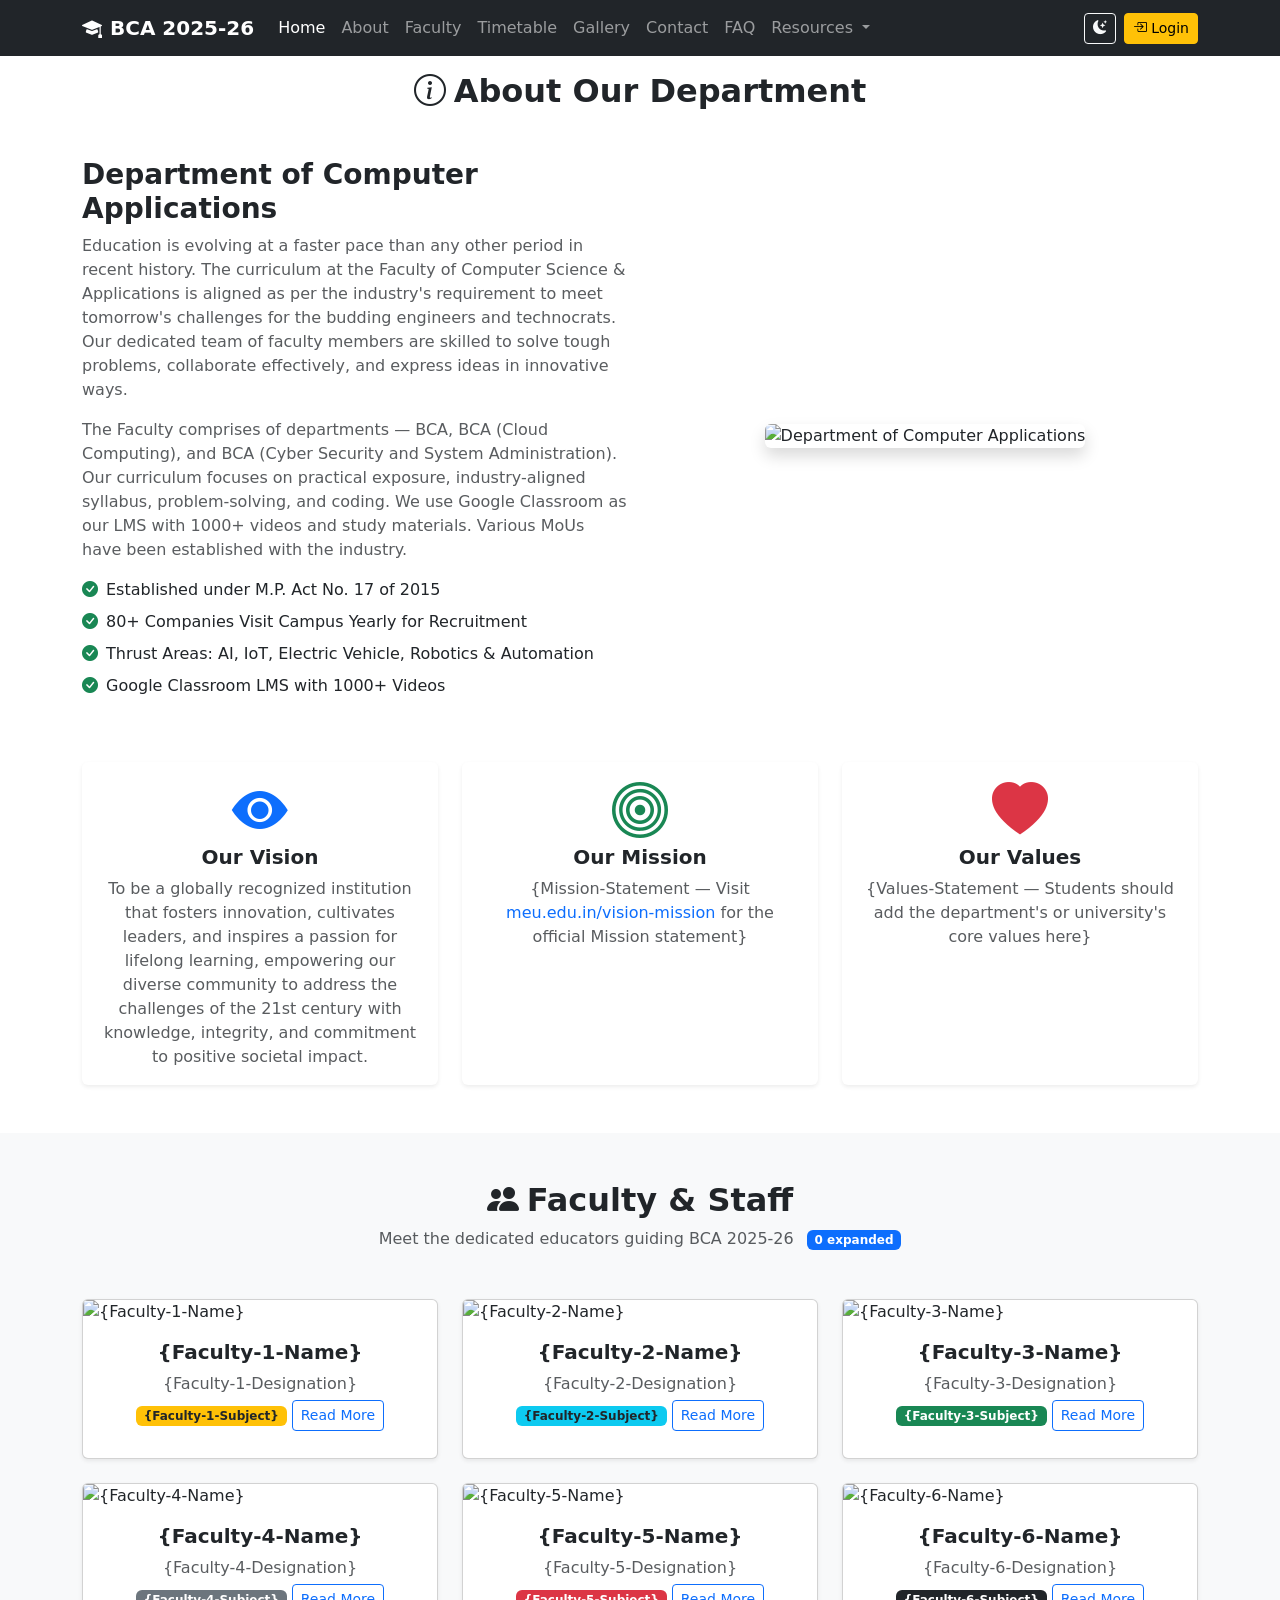
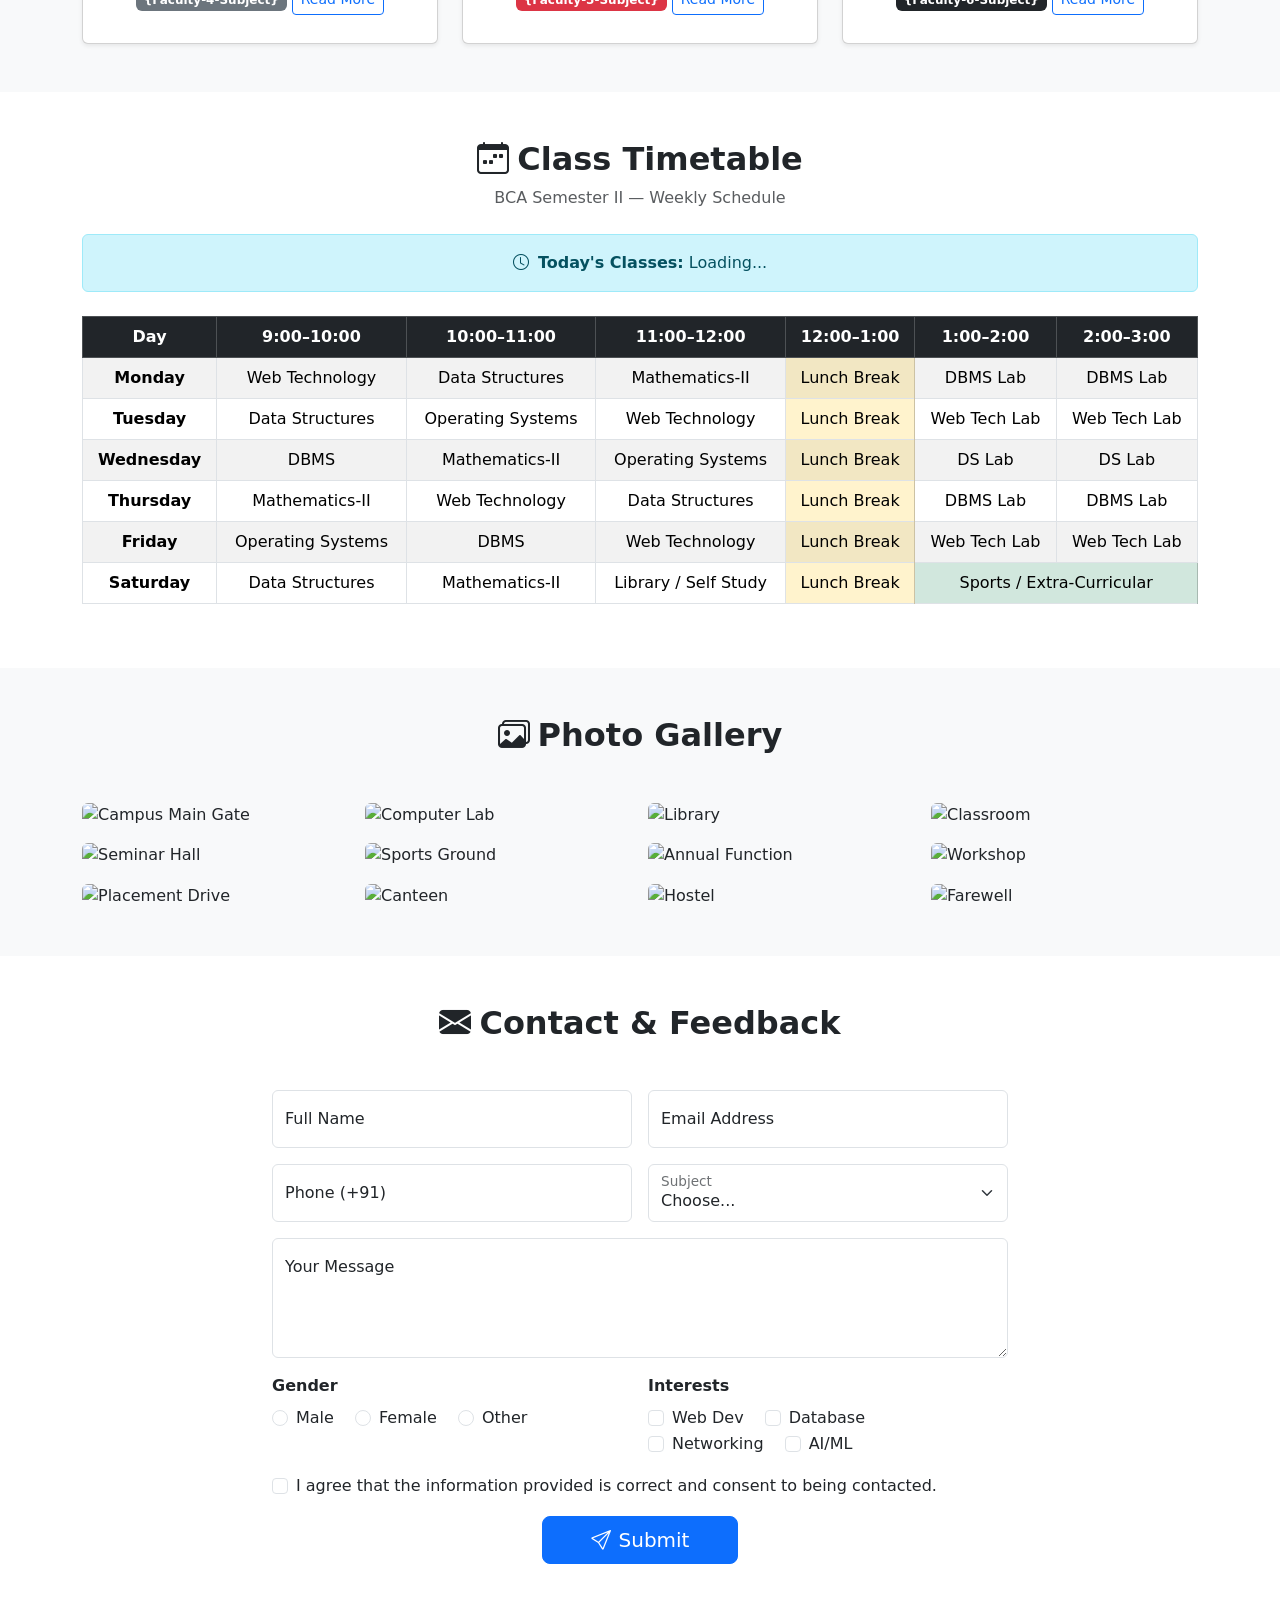
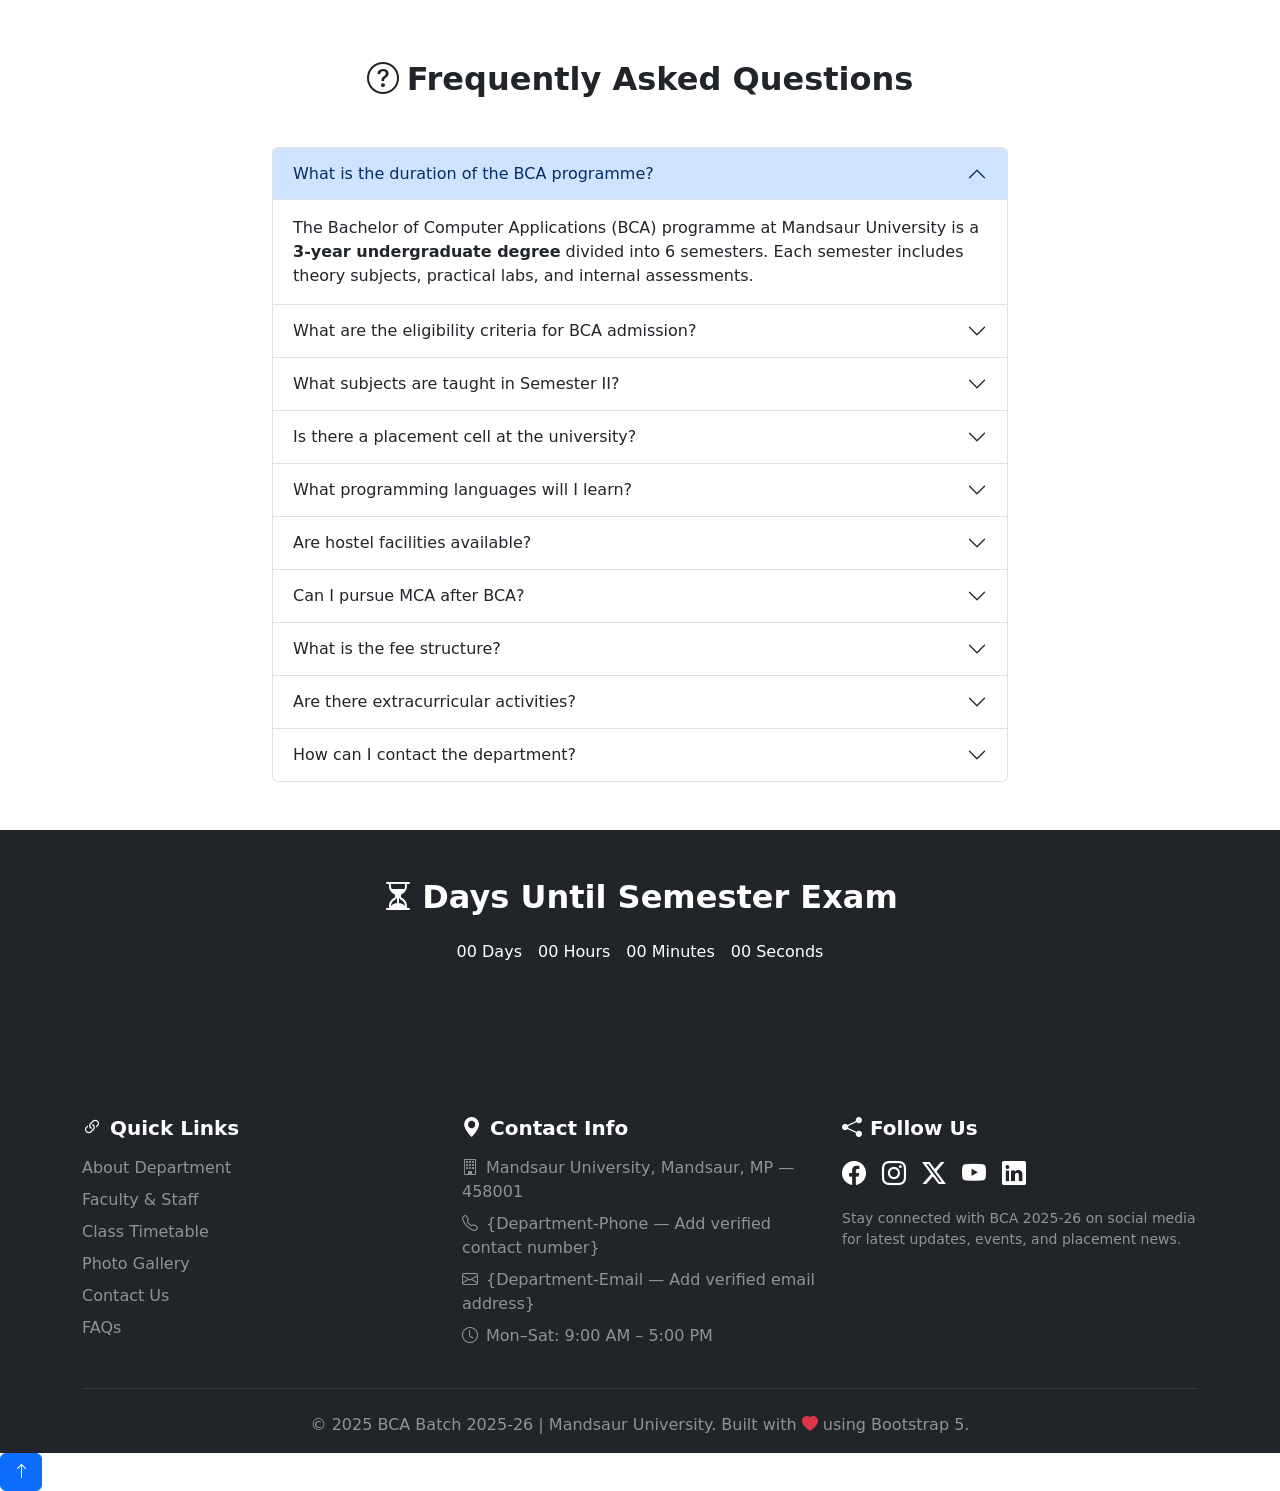
==== 5-Crash-Course/website/index.html @ e8ce299d "fix(5): replace dummy data with real content and placeholders - Replace fabricated faculty names/bio" ====
<!DOCTYPE html>
<!--
  ⚠️ STUDENT PROJECT TEMPLATE — NOT AN OFFICIAL UNIVERSITY WEBSITE
  This is a reference website for the BCA 2025-26 Bootstrap + JavaScript Crash Course.
  Content marked with {Placeholder} must be replaced with real data by students.
  Faculty names, photos, fees, and contact details are placeholders.
  Official website: https://meu.edu.in
-->
<html lang="en">
<head>
  <meta charset="UTF-8">
  <meta name="viewport" content="width=device-width, initial-scale=1.0">
  <title>BCA Batch 2025-26 — Our Class Website</title>

  <!-- Google Fonts -->
  <link rel="preconnect" href="https://fonts.googleapis.com">
  <link rel="preconnect" href="https://fonts.gstatic.com" crossorigin>
  <link href="https://fonts.googleapis.com/css2?family=Open+Sans:wght@400;600&family=Poppins:wght@400;600;700&display=swap" rel="stylesheet">

  <!-- Bootstrap 5.3.2 CSS -->
  <link href="https://cdn.jsdelivr.net/npm/bootstrap@5.3.2/dist/css/bootstrap.min.css" rel="stylesheet">

  <!-- Bootstrap Icons -->
  <link href="https://cdn.jsdelivr.net/npm/bootstrap-icons@1.11.1/font/bootstrap-icons.css" rel="stylesheet">

  <!-- Custom CSS (after Bootstrap) -->
  <link href="css/custom.css" rel="stylesheet">
</head>
<body>

  <!-- ============================================
       NAVBAR
       ============================================ -->
  <nav class="navbar navbar-expand-lg navbar-dark bg-dark fixed-top" id="mainNav">
    <div class="container">
      <a class="navbar-brand fw-bold" href="#">
        <i class="bi bi-mortarboard-fill me-2"></i>BCA 2025-26
      </a>
      <button class="navbar-toggler" type="button" data-bs-toggle="collapse" data-bs-target="#navbarContent"
        aria-controls="navbarContent" aria-expanded="false" aria-label="Toggle navigation">
        <span class="navbar-toggler-icon"></span>
      </button>

      <div class="collapse navbar-collapse" id="navbarContent">
        <ul class="navbar-nav me-auto mb-2 mb-lg-0">
          <li class="nav-item">
            <a class="nav-link active" href="#hero">Home</a>
          </li>
          <li class="nav-item">
            <a class="nav-link" href="#about">About</a>
          </li>
          <li class="nav-item">
            <a class="nav-link" href="#faculty">Faculty</a>
          </li>
          <li class="nav-item">
            <a class="nav-link" href="#timetable">Timetable</a>
          </li>
          <li class="nav-item">
            <a class="nav-link" href="#gallery">Gallery</a>
          </li>
          <li class="nav-item">
            <a class="nav-link" href="#contact">Contact</a>
          </li>
          <li class="nav-item">
            <a class="nav-link" href="#faq">FAQ</a>
          </li>
          <li class="nav-item dropdown">
            <a class="nav-link dropdown-toggle" href="#" role="button" data-bs-toggle="dropdown" aria-expanded="false">
              Resources
            </a>
            <ul class="dropdown-menu dropdown-menu-dark">
              <li><a class="dropdown-item" href="#">Syllabus PDF</a></li>
              <li><a class="dropdown-item" href="#">Previous Year Papers</a></li>
              <li><a class="dropdown-item" href="#">Study Material</a></li>
              <li><hr class="dropdown-divider"></li>
              <li><a class="dropdown-item" href="#">University Portal</a></li>
            </ul>
          </li>
        </ul>

        <div class="d-flex align-items-center gap-2">
          <!-- Dark Mode Toggle -->
          <button class="btn btn-outline-light btn-sm" id="darkModeToggle" title="Toggle Dark Mode"
            data-bs-toggle="tooltip" data-bs-placement="bottom">
            <i class="bi bi-moon-stars-fill"></i>
          </button>

          <!-- Login Button -->
          <button class="btn btn-warning btn-sm" id="loginBtn" data-bs-toggle="modal" data-bs-target="#loginModal">
            <i class="bi bi-box-arrow-in-right me-1"></i>Login
          </button>

          <!-- Logged-in User (hidden by default) -->
          <div class="d-none" id="userInfo">
            <span class="text-light me-2" id="userName"></span>
            <button class="btn btn-outline-danger btn-sm" id="logoutBtn">
              <i class="bi bi-box-arrow-right me-1"></i>Logout
            </button>
          </div>
        </div>
      </div>
    </div>
  </nav>

  <main>
    <!-- ============================================
         HERO SECTION — Bootstrap Carousel
         ============================================ -->
    <section id="hero">
      <div id="heroCarousel" class="carousel slide" data-bs-ride="carousel">
        <!-- Indicators -->
        <div class="carousel-indicators">
          <button type="button" data-bs-target="#heroCarousel" data-bs-slide-to="0" class="active"
            aria-current="true" aria-label="Slide 1"></button>
          <button type="button" data-bs-target="#heroCarousel" data-bs-slide-to="1" aria-label="Slide 2"></button>
          <button type="button" data-bs-target="#heroCarousel" data-bs-slide-to="2" aria-label="Slide 3"></button>
        </div>

        <!-- Slides -->
        <div class="carousel-inner">
          <div class="carousel-item active">
            <img src="https://placehold.co/1200x500/1a3c5e/ffffff?text=Campus+View+%E2%80%94+Add+Your+Photo" class="d-block w-100" alt="Campus View">
            <div class="carousel-caption">
              <h1 class="display-4 fw-bold">Welcome to BCA 2025-26</h1>
              <p class="lead">Mandsaur University — Department of Computer Applications</p>
              <a href="#about" class="btn btn-warning btn-lg mt-2">Explore Our Department</a>
            </div>
          </div>
          <div class="carousel-item">
            <img src="https://placehold.co/1200x500/2e5e3a/ffffff?text=Computer+Lab+%E2%80%94+Add+Your+Photo" class="d-block w-100" alt="Computer Lab">
            <div class="carousel-caption">
              <h1 class="display-4 fw-bold">State-of-the-Art Labs</h1>
              <p class="lead">Modern computer labs equipped with the latest technology</p>
              <a href="#gallery" class="btn btn-warning btn-lg mt-2">View Gallery</a>
            </div>
          </div>
          <div class="carousel-item">
            <img src="https://placehold.co/1200x500/5e3a1a/ffffff?text=Students+%E2%80%94+Add+Your+Photo" class="d-block w-100" alt="Students">
            <div class="carousel-caption">
              <h1 class="display-4 fw-bold">Shape Your Future</h1>
              <p class="lead">Learn from industry experts and build real-world skills</p>
              <a href="#contact" class="btn btn-warning btn-lg mt-2">Get in Touch</a>
            </div>
          </div>
        </div>

        <!-- Controls -->
        <button class="carousel-control-prev" type="button" data-bs-target="#heroCarousel" data-bs-slide="prev">
          <span class="carousel-control-prev-icon" aria-hidden="true"></span>
          <span class="visually-hidden">Previous</span>
        </button>
        <button class="carousel-control-next" type="button" data-bs-target="#heroCarousel" data-bs-slide="next">
          <span class="carousel-control-next-icon" aria-hidden="true"></span>
          <span class="visually-hidden">Next</span>
        </button>
      </div>
    </section>

    <!-- ============================================
         ABOUT OUR DEPARTMENT
         ============================================ -->
    <section id="about" class="py-5">
      <div class="container">
        <h2 class="text-center fw-bold mb-5">
          <i class="bi bi-info-circle me-2"></i>About Our Department
        </h2>

        <!-- Two-column layout -->
        <div class="row align-items-center mb-5">
          <div class="col-lg-6 mb-4 mb-lg-0">
            <h3 class="fw-bold">Department of Computer Applications</h3>
            <p class="text-muted">
              Education is evolving at a faster pace than any other period in recent history. The curriculum at the
              Faculty of Computer Science &amp; Applications is aligned as per the industry's requirement to meet
              tomorrow's challenges for the budding engineers and technocrats. Our dedicated team of faculty members
              are skilled to solve tough problems, collaborate effectively, and express ideas in innovative ways.
            </p>
            <p class="text-muted">
              The Faculty comprises of departments — BCA, BCA (Cloud Computing), and BCA (Cyber Security and
              System Administration). Our curriculum focuses on practical exposure, industry-aligned syllabus,
              problem-solving, and coding. We use Google Classroom as our LMS with 1000+ videos and study
              materials. Various MoUs have been established with the industry.
            </p>
            <ul class="list-unstyled">
              <li class="mb-2"><i class="bi bi-check-circle-fill text-success me-2"></i>Established under M.P. Act No. 17 of 2015</li>
              <li class="mb-2"><i class="bi bi-check-circle-fill text-success me-2"></i>80+ Companies Visit Campus Yearly for Recruitment</li>
              <li class="mb-2"><i class="bi bi-check-circle-fill text-success me-2"></i>Thrust Areas: AI, IoT, Electric Vehicle, Robotics &amp; Automation</li>
              <li class="mb-2"><i class="bi bi-check-circle-fill text-success me-2"></i>Google Classroom LMS with 1000+ Videos</li>
            </ul>
          </div>
          <div class="col-lg-6 text-center">
            <img src="https://placehold.co/500x350/1a3c5e/ffffff?text=Department+Building+%E2%80%94+Add+Photo" class="img-fluid rounded shadow"
              alt="Department of Computer Applications">
          </div>
        </div>

        <!-- Info Cards: Vision, Mission, Values -->
        <div class="row row-cols-1 row-cols-md-3 g-4">
          <div class="col">
            <article class="card h-100 text-center border-0 shadow-sm info-card">
              <div class="card-body">
                <i class="bi bi-eye-fill display-4 text-primary mb-3"></i>
                <h5 class="card-title fw-bold">Our Vision</h5>
                <p class="card-text text-muted">
                  To be a globally recognized institution that fosters innovation, cultivates leaders,
                  and inspires a passion for lifelong learning, empowering our diverse community to
                  address the challenges of the 21st century with knowledge, integrity, and commitment
                  to positive societal impact.
                </p>
              </div>
            </article>
          </div>
          <div class="col">
            <article class="card h-100 text-center border-0 shadow-sm info-card">
              <div class="card-body">
                <i class="bi bi-bullseye display-4 text-success mb-3"></i>
                <h5 class="card-title fw-bold">Our Mission</h5>
                <p class="card-text text-muted">
                  {Mission-Statement — Visit <a href="https://meu.edu.in/vision-mission/" target="_blank" class="text-decoration-none">meu.edu.in/vision-mission</a> for the official Mission statement}
                </p>
              </div>
            </article>
          </div>
          <div class="col">
            <article class="card h-100 text-center border-0 shadow-sm info-card">
              <div class="card-body">
                <i class="bi bi-heart-fill display-4 text-danger mb-3"></i>
                <h5 class="card-title fw-bold">Our Values</h5>
                <p class="card-text text-muted">
                  {Values-Statement — Students should add the department's or university's core values here}
                </p>
              </div>
            </article>
          </div>
        </div>
      </div>
    </section>

    <!-- ============================================
         FACULTY & STAFF
         ============================================ -->
    <section id="faculty" class="py-5 bg-light">
      <div class="container">
        <h2 class="text-center fw-bold mb-2">
          <i class="bi bi-people-fill me-2"></i>Faculty &amp; Staff
        </h2>
        <p class="text-center text-muted mb-5">
          Meet the dedicated educators guiding BCA 2025-26
          <span class="badge bg-primary ms-2" id="expandedCount" data-bs-toggle="tooltip"
            title="Faculty bios expanded">0 expanded</span>
        </p>

        <!-- 
          ⚠️ PLACEHOLDER FACULTY CARDS
          Students: Replace {Faculty-N-Name}, {Faculty-N-Designation}, {Faculty-N-Subject},
          and {Faculty-N-Bio} with real faculty details from your department.
          Visit https://meu.edu.in/faculty-of-computer-science-and-application/ for reference.
        -->
        <div class="row row-cols-1 row-cols-md-2 row-cols-lg-3 g-4">
          <!-- Faculty 1 -->
          <div class="col">
            <article class="card h-100 faculty-card shadow-sm">
              <img src="https://placehold.co/400x300/dee2e6/495057?text=Faculty+1+Photo" class="card-img-top" alt="{Faculty-1-Name}">
              <div class="card-body text-center">
                <h5 class="card-title fw-bold">{Faculty-1-Name}</h5>
                <p class="text-muted mb-1">{Faculty-1-Designation}</p>
                <span class="badge bg-warning text-dark mb-3" data-bs-toggle="tooltip"
                  title="{Faculty-1-Subject}">{Faculty-1-Subject}</span>
                <p class="faculty-detail d-none">
                  {Faculty-1-Bio — Add a brief professional biography of the faculty member here.
                  Include their qualifications, experience, and areas of expertise.}
                </p>
                <button class="btn btn-outline-primary btn-sm read-more-btn">Read More</button>
              </div>
            </article>
          </div>

          <!-- Faculty 2 -->
          <div class="col">
            <article class="card h-100 faculty-card shadow-sm">
              <img src="https://placehold.co/400x300/dee2e6/495057?text=Faculty+2+Photo" class="card-img-top" alt="{Faculty-2-Name}">
              <div class="card-body text-center">
                <h5 class="card-title fw-bold">{Faculty-2-Name}</h5>
                <p class="text-muted mb-1">{Faculty-2-Designation}</p>
                <span class="badge bg-info text-dark mb-3" data-bs-toggle="tooltip"
                  title="{Faculty-2-Subject}">{Faculty-2-Subject}</span>
                <p class="faculty-detail d-none">
                  {Faculty-2-Bio — Add a brief professional biography of the faculty member here.
                  Include their qualifications, experience, and areas of expertise.}
                </p>
                <button class="btn btn-outline-primary btn-sm read-more-btn">Read More</button>
              </div>
            </article>
          </div>

          <!-- Faculty 3 -->
          <div class="col">
            <article class="card h-100 faculty-card shadow-sm">
              <img src="https://placehold.co/400x300/dee2e6/495057?text=Faculty+3+Photo" class="card-img-top" alt="{Faculty-3-Name}">
              <div class="card-body text-center">
                <h5 class="card-title fw-bold">{Faculty-3-Name}</h5>
                <p class="text-muted mb-1">{Faculty-3-Designation}</p>
                <span class="badge bg-success mb-3" data-bs-toggle="tooltip"
                  title="{Faculty-3-Subject}">{Faculty-3-Subject}</span>
                <p class="faculty-detail d-none">
                  {Faculty-3-Bio — Add a brief professional biography of the faculty member here.
                  Include their qualifications, experience, and areas of expertise.}
                </p>
                <button class="btn btn-outline-primary btn-sm read-more-btn">Read More</button>
              </div>
            </article>
          </div>

          <!-- Faculty 4 -->
          <div class="col">
            <article class="card h-100 faculty-card shadow-sm">
              <img src="https://placehold.co/400x300/dee2e6/495057?text=Faculty+4+Photo" class="card-img-top" alt="{Faculty-4-Name}">
              <div class="card-body text-center">
                <h5 class="card-title fw-bold">{Faculty-4-Name}</h5>
                <p class="text-muted mb-1">{Faculty-4-Designation}</p>
                <span class="badge bg-secondary mb-3" data-bs-toggle="tooltip"
                  title="{Faculty-4-Subject}">{Faculty-4-Subject}</span>
                <p class="faculty-detail d-none">
                  {Faculty-4-Bio — Add a brief professional biography of the faculty member here.
                  Include their qualifications, experience, and areas of expertise.}
                </p>
                <button class="btn btn-outline-primary btn-sm read-more-btn">Read More</button>
              </div>
            </article>
          </div>

          <!-- Faculty 5 -->
          <div class="col">
            <article class="card h-100 faculty-card shadow-sm">
              <img src="https://placehold.co/400x300/dee2e6/495057?text=Faculty+5+Photo" class="card-img-top" alt="{Faculty-5-Name}">
              <div class="card-body text-center">
                <h5 class="card-title fw-bold">{Faculty-5-Name}</h5>
                <p class="text-muted mb-1">{Faculty-5-Designation}</p>
                <span class="badge bg-danger mb-3" data-bs-toggle="tooltip"
                  title="{Faculty-5-Subject}">{Faculty-5-Subject}</span>
                <p class="faculty-detail d-none">
                  {Faculty-5-Bio — Add a brief professional biography of the faculty member here.
                  Include their qualifications, experience, and areas of expertise.}
                </p>
                <button class="btn btn-outline-primary btn-sm read-more-btn">Read More</button>
              </div>
            </article>
          </div>

          <!-- Faculty 6 -->
          <div class="col">
            <article class="card h-100 faculty-card shadow-sm">
              <img src="https://placehold.co/400x300/dee2e6/495057?text=Faculty+6+Photo" class="card-img-top" alt="{Faculty-6-Name}">
              <div class="card-body text-center">
                <h5 class="card-title fw-bold">{Faculty-6-Name}</h5>
                <p class="text-muted mb-1">{Faculty-6-Designation}</p>
                <span class="badge bg-dark mb-3" data-bs-toggle="tooltip"
                  title="{Faculty-6-Subject}">{Faculty-6-Subject}</span>
                <p class="faculty-detail d-none">
                  {Faculty-6-Bio — Add a brief professional biography of the faculty member here.
                  Include their qualifications, experience, and areas of expertise.}
                </p>
                <button class="btn btn-outline-primary btn-sm read-more-btn">Read More</button>
              </div>
            </article>
          </div>
        </div>
      </div>
    </section>

    <!-- ============================================
         CLASS TIMETABLE
         ============================================ -->
    <section id="timetable" class="py-5">
      <div class="container">
        <h2 class="text-center fw-bold mb-2">
          <i class="bi bi-calendar-week me-2"></i>Class Timetable
        </h2>
        <p class="text-center text-muted mb-4">BCA Semester II — Weekly Schedule</p>

        <!-- Today's Classes Summary -->
        <div class="alert alert-info text-center mb-4" id="todayClasses">
          <i class="bi bi-clock me-1"></i> <strong>Today's Classes:</strong>
          <span id="todaySummary">Loading...</span>
        </div>

        <div class="table-responsive">
          <table class="table table-striped table-hover table-bordered text-center align-middle">
            <thead class="table-dark">
              <tr>
                <th>Day</th>
                <th>9:00–10:00</th>
                <th>10:00–11:00</th>
                <th>11:00–12:00</th>
                <th>12:00–1:00</th>
                <th>1:00–2:00</th>
                <th>2:00–3:00</th>
              </tr>
            </thead>
            <tbody>
              <tr data-day="Monday">
                <td class="fw-bold">Monday</td>
                <td>Web Technology</td>
                <td>Data Structures</td>
                <td>Mathematics-II</td>
                <td class="table-warning">Lunch Break</td>
                <td>DBMS Lab</td>
                <td>DBMS Lab</td>
              </tr>
              <tr data-day="Tuesday">
                <td class="fw-bold">Tuesday</td>
                <td>Data Structures</td>
                <td>Operating Systems</td>
                <td>Web Technology</td>
                <td class="table-warning">Lunch Break</td>
                <td>Web Tech Lab</td>
                <td>Web Tech Lab</td>
              </tr>
              <tr data-day="Wednesday">
                <td class="fw-bold">Wednesday</td>
                <td>DBMS</td>
                <td>Mathematics-II</td>
                <td>Operating Systems</td>
                <td class="table-warning">Lunch Break</td>
                <td>DS Lab</td>
                <td>DS Lab</td>
              </tr>
              <tr data-day="Thursday">
                <td class="fw-bold">Thursday</td>
                <td>Mathematics-II</td>
                <td>Web Technology</td>
                <td>Data Structures</td>
                <td class="table-warning">Lunch Break</td>
                <td>DBMS Lab</td>
                <td>DBMS Lab</td>
              </tr>
              <tr data-day="Friday">
                <td class="fw-bold">Friday</td>
                <td>Operating Systems</td>
                <td>DBMS</td>
                <td>Web Technology</td>
                <td class="table-warning">Lunch Break</td>
                <td>Web Tech Lab</td>
                <td>Web Tech Lab</td>
              </tr>
              <tr data-day="Saturday">
                <td class="fw-bold">Saturday</td>
                <td>Data Structures</td>
                <td>Mathematics-II</td>
                <td>Library / Self Study</td>
                <td class="table-warning">Lunch Break</td>
                <td colspan="2" class="table-success">Sports / Extra-Curricular</td>
              </tr>
            </tbody>
          </table>
        </div>
      </div>
    </section>

    <!-- ============================================
         PHOTO GALLERY
         ============================================ -->
    <section id="gallery" class="py-5 bg-light">
      <div class="container">
        <h2 class="text-center fw-bold mb-5">
          <i class="bi bi-images me-2"></i>Photo Gallery
        </h2>

        <!-- ⚠️ PLACEHOLDER IMAGES — Students: Replace these URLs with actual campus photos -->
        <div class="row row-cols-2 row-cols-md-3 row-cols-lg-4 g-3">
          <div class="col">
            <figure class="gallery-item mb-0">
              <img src="https://placehold.co/400x300/1a3c5e/ffffff?text=Campus+Main+Gate" class="img-fluid rounded gallery-img"
                alt="Campus Main Gate" data-caption="Campus Main Gate">
            </figure>
          </div>
          <div class="col">
            <figure class="gallery-item mb-0">
              <img src="https://placehold.co/400x300/2e5e3a/ffffff?text=Computer+Lab" class="img-fluid rounded gallery-img"
                alt="Computer Lab" data-caption="Computer Lab — Hands-on Learning">
            </figure>
          </div>
          <div class="col">
            <figure class="gallery-item mb-0">
              <img src="https://placehold.co/400x300/5e3a1a/ffffff?text=Central+Library" class="img-fluid rounded gallery-img"
                alt="Library" data-caption="Central Library">
            </figure>
          </div>
          <div class="col">
            <figure class="gallery-item mb-0">
              <img src="https://placehold.co/400x300/3a1a5e/ffffff?text=Smart+Classroom" class="img-fluid rounded gallery-img"
                alt="Classroom" data-caption="Smart Classroom">
            </figure>
          </div>
          <div class="col">
            <figure class="gallery-item mb-0">
              <img src="https://placehold.co/400x300/1a5e5e/ffffff?text=Seminar+Hall" class="img-fluid rounded gallery-img"
                alt="Seminar Hall" data-caption="Seminar Hall — Guest Lectures">
            </figure>
          </div>
          <div class="col">
            <figure class="gallery-item mb-0">
              <img src="https://placehold.co/400x300/5e5e1a/ffffff?text=Sports+Ground" class="img-fluid rounded gallery-img"
                alt="Sports Ground" data-caption="Sports Ground">
            </figure>
          </div>
          <div class="col">
            <figure class="gallery-item mb-0">
              <img src="https://placehold.co/400x300/1a3c5e/ffffff?text=Annual+Function" class="img-fluid rounded gallery-img"
                alt="Annual Function" data-caption="Annual Function 2025">
            </figure>
          </div>
          <div class="col">
            <figure class="gallery-item mb-0">
              <img src="https://placehold.co/400x300/2e5e3a/ffffff?text=Workshop" class="img-fluid rounded gallery-img"
                alt="Workshop" data-caption="Web Development Workshop">
            </figure>
          </div>
          <div class="col">
            <figure class="gallery-item mb-0">
              <img src="https://placehold.co/400x300/5e3a1a/ffffff?text=Placement+Drive" class="img-fluid rounded gallery-img"
                alt="Placement Drive" data-caption="Campus Placement Drive">
            </figure>
          </div>
          <div class="col">
            <figure class="gallery-item mb-0">
              <img src="https://placehold.co/400x300/3a1a5e/ffffff?text=University+Canteen" class="img-fluid rounded gallery-img"
                alt="Canteen" data-caption="University Canteen">
            </figure>
          </div>
          <div class="col">
            <figure class="gallery-item mb-0">
              <img src="https://placehold.co/400x300/1a5e5e/ffffff?text=Student+Hostel" class="img-fluid rounded gallery-img"
                alt="Hostel" data-caption="Student Hostel">
            </figure>
          </div>
          <div class="col">
            <figure class="gallery-item mb-0">
              <img src="https://placehold.co/400x300/5e5e1a/ffffff?text=Farewell+Ceremony" class="img-fluid rounded gallery-img"
                alt="Farewell" data-caption="Farewell Ceremony 2025">
            </figure>
          </div>
        </div>
      </div>

      <!-- Gallery Lightbox Modal -->
      <div class="modal fade" id="galleryModal" tabindex="-1" aria-label="Gallery Lightbox" aria-hidden="true">
        <div class="modal-dialog modal-lg modal-dialog-centered">
          <div class="modal-content bg-dark text-white">
            <div class="modal-header border-0">
              <h5 class="modal-title" id="galleryCaption">Image</h5>
              <button type="button" class="btn-close btn-close-white" data-bs-dismiss="modal" aria-label="Close"></button>
            </div>
            <div class="modal-body text-center p-0">
              <img src="" class="img-fluid" id="galleryModalImg" alt="Gallery Image">
            </div>
          </div>
        </div>
      </div>
    </section>

    <!-- ============================================
         CONTACT / FEEDBACK FORM
         ============================================ -->
    <section id="contact" class="py-5">
      <div class="container">
        <h2 class="text-center fw-bold mb-5">
          <i class="bi bi-envelope-fill me-2"></i>Contact &amp; Feedback
        </h2>

        <div class="row justify-content-center">
          <div class="col-lg-8">
            <form id="contactForm" novalidate>
              <div class="row g-3">
                <!-- Name -->
                <div class="col-md-6">
                  <div class="form-floating">
                    <input type="text" class="form-control" id="formName" placeholder="Full Name" required
                      minlength="2">
                    <label for="formName">Full Name</label>
                    <div class="invalid-feedback">Please enter your full name (at least 2 characters).</div>
                  </div>
                </div>

                <!-- Email -->
                <div class="col-md-6">
                  <div class="form-floating">
                    <input type="email" class="form-control" id="formEmail" placeholder="Email" required>
                    <label for="formEmail">Email Address</label>
                    <div class="invalid-feedback">Please enter a valid email address.</div>
                  </div>
                </div>

                <!-- Phone -->
                <div class="col-md-6">
                  <div class="form-floating">
                    <input type="tel" class="form-control" id="formPhone" placeholder="Phone" required
                      pattern="^(\+91[\-\s]?)?[6-9]\d{9}$">
                    <label for="formPhone">Phone (+91)</label>
                    <div class="invalid-feedback">Enter a valid Indian phone number (e.g., +91 9876543210).</div>
                  </div>
                </div>

                <!-- Subject Dropdown -->
                <div class="col-md-6">
                  <div class="form-floating">
                    <select class="form-select" id="formSubject" required>
                      <option value="" selected disabled>Choose...</option>
                      <option value="General Inquiry">General Inquiry</option>
                      <option value="Admission Query">Admission Query</option>
                      <option value="Feedback">Feedback</option>
                      <option value="Complaint">Complaint</option>
                      <option value="Other">Other</option>
                    </select>
                    <label for="formSubject">Subject</label>
                    <div class="invalid-feedback">Please select a subject.</div>
                  </div>
                </div>

                <!-- Message -->
                <div class="col-12">
                  <div class="form-floating">
                    <textarea class="form-control" id="formMessage" placeholder="Message" style="height: 120px"
                      required minlength="10"></textarea>
                    <label for="formMessage">Your Message</label>
                    <div class="invalid-feedback">Please enter at least 10 characters.</div>
                  </div>
                </div>

                <!-- Gender Radio -->
                <div class="col-md-6">
                  <label class="form-label fw-bold">Gender</label>
                  <div>
                    <div class="form-check form-check-inline">
                      <input class="form-check-input" type="radio" name="gender" id="genderMale" value="Male"
                        required>
                      <label class="form-check-label" for="genderMale">Male</label>
                    </div>
                    <div class="form-check form-check-inline">
                      <input class="form-check-input" type="radio" name="gender" id="genderFemale" value="Female">
                      <label class="form-check-label" for="genderFemale">Female</label>
                    </div>
                    <div class="form-check form-check-inline">
                      <input class="form-check-input" type="radio" name="gender" id="genderOther" value="Other">
                      <label class="form-check-label" for="genderOther">Other</label>
                    </div>
                    <div class="invalid-feedback">Please select your gender.</div>
                  </div>
                </div>

                <!-- Interests Checkboxes -->
                <div class="col-md-6">
                  <label class="form-label fw-bold">Interests</label>
                  <div>
                    <div class="form-check form-check-inline">
                      <input class="form-check-input" type="checkbox" id="intWebDev" value="Web Development">
                      <label class="form-check-label" for="intWebDev">Web Dev</label>
                    </div>
                    <div class="form-check form-check-inline">
                      <input class="form-check-input" type="checkbox" id="intDB" value="Database">
                      <label class="form-check-label" for="intDB">Database</label>
                    </div>
                    <div class="form-check form-check-inline">
                      <input class="form-check-input" type="checkbox" id="intNetwork" value="Networking">
                      <label class="form-check-label" for="intNetwork">Networking</label>
                    </div>
                    <div class="form-check form-check-inline">
                      <input class="form-check-input" type="checkbox" id="intAI" value="AI/ML">
                      <label class="form-check-label" for="intAI">AI/ML</label>
                    </div>
                  </div>
                </div>

                <!-- Agree Checkbox -->
                <div class="col-12">
                  <div class="form-check">
                    <input class="form-check-input" type="checkbox" id="formAgree" required>
                    <label class="form-check-label" for="formAgree">
                      I agree that the information provided is correct and consent to being contacted.
                    </label>
                    <div class="invalid-feedback">You must agree before submitting.</div>
                  </div>
                </div>

                <!-- Submit -->
                <div class="col-12 text-center">
                  <button type="submit" class="btn btn-primary btn-lg px-5">
                    <i class="bi bi-send me-2"></i>Submit
                  </button>
                </div>
              </div>
            </form>

            <!-- Success Alert (hidden) -->
            <div class="alert alert-success mt-4 d-none" id="formSuccess">
              <i class="bi bi-check-circle-fill me-2"></i>
              Thank you! Your message has been saved successfully.
            </div>
          </div>
        </div>
      </div>
    </section>

    <!-- ============================================
         LOGIN MODAL
         ============================================ -->
    <div class="modal fade" id="loginModal" tabindex="-1" aria-labelledby="loginModalLabel" aria-hidden="true">
      <div class="modal-dialog modal-dialog-centered">
        <div class="modal-content">
          <div class="modal-header bg-dark text-white">
            <h5 class="modal-title" id="loginModalLabel">
              <i class="bi bi-shield-lock me-2"></i>Admin Login
            </h5>
            <button type="button" class="btn-close btn-close-white" data-bs-dismiss="modal" aria-label="Close"></button>
          </div>
          <div class="modal-body">
            <div class="alert alert-danger d-none" id="loginError">
              <i class="bi bi-exclamation-triangle me-1"></i>Invalid email or password.
            </div>
            <div class="alert alert-success d-none" id="loginSuccess">
              <i class="bi bi-check-circle me-1"></i>Login successful! Redirecting...
            </div>
            <form id="loginForm">
              <div class="form-floating mb-3">
                <input type="email" class="form-control" id="loginEmail" placeholder="Email" required>
                <label for="loginEmail">Email</label>
              </div>
              <div class="form-floating mb-3">
                <input type="password" class="form-control" id="loginPassword" placeholder="Password" required>
                <label for="loginPassword">Password</label>
              </div>
              <p class="text-muted small">
                <i class="bi bi-info-circle me-1"></i>Default: admin@bca.mu / bca2025
              </p>
              <button type="submit" class="btn btn-primary w-100">
                <i class="bi bi-box-arrow-in-right me-2"></i>Login
              </button>
            </form>
          </div>
        </div>
      </div>
    </div>

    <!-- ============================================
         ADMIN MESSAGES SECTION (hidden by default)
         ============================================ -->
    <section id="adminMessages" class="py-5 bg-light d-none">
      <div class="container">
        <h2 class="text-center fw-bold mb-4">
          <i class="bi bi-chat-left-text me-2"></i>Contact Messages (Admin)
        </h2>
        <div class="row justify-content-center">
          <div class="col-lg-8">
            <div class="list-group" id="messagesList">
              <p class="text-muted text-center">No messages yet.</p>
            </div>
          </div>
        </div>
      </div>
    </section>

    <!-- ============================================
         FAQ ACCORDION
         ============================================ -->
    <section id="faq" class="py-5">
      <div class="container">
        <h2 class="text-center fw-bold mb-5">
          <i class="bi bi-question-circle me-2"></i>Frequently Asked Questions
        </h2>

        <div class="row justify-content-center">
          <div class="col-lg-8">
            <div class="accordion" id="faqAccordion">
              <!-- FAQ 1 -->
              <div class="accordion-item">
                <h3 class="accordion-header">
                  <button class="accordion-button" type="button" data-bs-toggle="collapse"
                    data-bs-target="#faq1" aria-expanded="true" aria-controls="faq1">
                    What is the duration of the BCA programme?
                  </button>
                </h3>
                <div id="faq1" class="accordion-collapse collapse show" data-bs-parent="#faqAccordion">
                  <div class="accordion-body">
                    The Bachelor of Computer Applications (BCA) programme at Mandsaur University is a
                    <strong>3-year undergraduate degree</strong> divided into 6 semesters. Each semester
                    includes theory subjects, practical labs, and internal assessments.
                  </div>
                </div>
              </div>

              <!-- FAQ 2 -->
              <div class="accordion-item">
                <h3 class="accordion-header">
                  <button class="accordion-button collapsed" type="button" data-bs-toggle="collapse"
                    data-bs-target="#faq2" aria-expanded="false" aria-controls="faq2">
                    What are the eligibility criteria for BCA admission?
                  </button>
                </h3>
                <div id="faq2" class="accordion-collapse collapse" data-bs-parent="#faqAccordion">
                  <div class="accordion-body">
                    Candidates must have passed 10+2 (or equivalent) from a recognised board.
                    <strong>{Eligibility-Criteria — Check the official admission page at
                    <a href="https://meu.edu.in/bachelor-of-computer-application/" target="_blank">meu.edu.in/bachelor-of-computer-application</a>
                    for specific subject and percentage requirements.}</strong>
                  </div>
                </div>
              </div>

              <!-- FAQ 3 -->
              <div class="accordion-item">
                <h3 class="accordion-header">
                  <button class="accordion-button collapsed" type="button" data-bs-toggle="collapse"
                    data-bs-target="#faq3" aria-expanded="false" aria-controls="faq3">
                    What subjects are taught in Semester II?
                  </button>
                </h3>
                <div id="faq3" class="accordion-collapse collapse" data-bs-parent="#faqAccordion">
                  <div class="accordion-body">
                    Semester II covers: <strong>Data Structures, Web Technology, Database Management Systems (DBMS),
                    Operating Systems, and Mathematics-II</strong>. Each subject has corresponding practical labs.
                  </div>
                </div>
              </div>

              <!-- FAQ 4 -->
              <div class="accordion-item">
                <h3 class="accordion-header">
                  <button class="accordion-button collapsed" type="button" data-bs-toggle="collapse"
                    data-bs-target="#faq4" aria-expanded="false" aria-controls="faq4">
                    Is there a placement cell at the university?
                  </button>
                </h3>
                <div id="faq4" class="accordion-collapse collapse" data-bs-parent="#faqAccordion">
                  <div class="accordion-body">
                    Yes! Mandsaur University has a <strong>dedicated Training &amp; Placement Cell</strong>
                    that organises campus drives, mock interviews, resume-building workshops, and industry
                    visits. More than <strong>80+ companies</strong> visit the campus every year from various
                    sectors to recruit industry-ready students.
                  </div>
                </div>
              </div>

              <!-- FAQ 5 -->
              <div class="accordion-item">
                <h3 class="accordion-header">
                  <button class="accordion-button collapsed" type="button" data-bs-toggle="collapse"
                    data-bs-target="#faq5" aria-expanded="false" aria-controls="faq5">
                    What programming languages will I learn?
                  </button>
                </h3>
                <div id="faq5" class="accordion-collapse collapse" data-bs-parent="#faqAccordion">
                  <div class="accordion-body">
                    During the BCA programme, you will learn <strong>C, C++, Java, Python, HTML/CSS/JavaScript,
                    SQL</strong>, and more. The curriculum is updated regularly to include trending technologies.
                  </div>
                </div>
              </div>

              <!-- FAQ 6 -->
              <div class="accordion-item">
                <h3 class="accordion-header">
                  <button class="accordion-button collapsed" type="button" data-bs-toggle="collapse"
                    data-bs-target="#faq6" aria-expanded="false" aria-controls="faq6">
                    Are hostel facilities available?
                  </button>
                </h3>
                <div id="faq6" class="accordion-collapse collapse" data-bs-parent="#faqAccordion">
                  <div class="accordion-body">
                    Yes, separate hostel facilities are available for boys and girls within the campus.
                    Hostels are equipped with Wi-Fi, mess, laundry, and 24/7 security.
                    <strong>{Hostel-Fee — Contact the admission office or visit
                    <a href="https://meu.edu.in" target="_blank">meu.edu.in</a> for current hostel fee details.}</strong>
                  </div>
                </div>
              </div>

              <!-- FAQ 7 -->
              <div class="accordion-item">
                <h3 class="accordion-header">
                  <button class="accordion-button collapsed" type="button" data-bs-toggle="collapse"
                    data-bs-target="#faq7" aria-expanded="false" aria-controls="faq7">
                    Can I pursue MCA after BCA?
                  </button>
                </h3>
                <div id="faq7" class="accordion-collapse collapse" data-bs-parent="#faqAccordion">
                  <div class="accordion-body">
                    Absolutely! BCA graduates are eligible to pursue <strong>MCA (Master of Computer
                    Applications)</strong>, MBA, or other postgraduate programmes. Many students also
                    opt for specialised certifications in cloud computing, data science, or cybersecurity.
                  </div>
                </div>
              </div>

              <!-- FAQ 8 -->
              <div class="accordion-item">
                <h3 class="accordion-header">
                  <button class="accordion-button collapsed" type="button" data-bs-toggle="collapse"
                    data-bs-target="#faq8" aria-expanded="false" aria-controls="faq8">
                    What is the fee structure?
                  </button>
                </h3>
                <div id="faq8" class="accordion-collapse collapse" data-bs-parent="#faqAccordion">
                  <div class="accordion-body">
                    <strong>{Tuition-Fee — Visit <a href="https://meu.edu.in/bachelor-of-computer-application/" target="_blank">meu.edu.in/bachelor-of-computer-application</a>
                    or contact the admission office for the current BCA fee structure.}</strong>
                    Scholarships are available for meritorious students and those from economically
                    weaker sections.
                  </div>
                </div>
              </div>

              <!-- FAQ 9 -->
              <div class="accordion-item">
                <h3 class="accordion-header">
                  <button class="accordion-button collapsed" type="button" data-bs-toggle="collapse"
                    data-bs-target="#faq9" aria-expanded="false" aria-controls="faq9">
                    Are there extracurricular activities?
                  </button>
                </h3>
                <div id="faq9" class="accordion-collapse collapse" data-bs-parent="#faqAccordion">
                  <div class="accordion-body">
                    The university organises various events including <strong>hackathons, coding contests,
                    tech fests, cultural programmes, and sports tournaments</strong>. There are also
                    active clubs for coding, robotics, photography, and debating.
                  </div>
                </div>
              </div>

              <!-- FAQ 10 -->
              <div class="accordion-item">
                <h3 class="accordion-header">
                  <button class="accordion-button collapsed" type="button" data-bs-toggle="collapse"
                    data-bs-target="#faq10" aria-expanded="false" aria-controls="faq10">
                    How can I contact the department?
                  </button>
                </h3>
                <div id="faq10" class="accordion-collapse collapse" data-bs-parent="#faqAccordion">
                  <div class="accordion-body">
                    You can reach the Faculty of Computer Science &amp; Applications via the
                    <a href="https://meu.edu.in/faculty-of-computer-science-and-application/" target="_blank">official department page</a>.
                    <strong>{Department-Contact — Add the verified department email and phone number here.}</strong>
                    The university campus is located in Mandsaur, Madhya Pradesh — 458001.
                  </div>
                </div>
              </div>
            </div>
          </div>
        </div>
      </div>
    </section>

    <!-- ============================================
         COUNTDOWN TIMER
         ============================================ -->
    <section id="countdown" class="py-5 bg-dark text-white text-center">
      <div class="container">
        <h2 class="fw-bold mb-4">
          <i class="bi bi-hourglass-split me-2"></i>Days Until Semester Exam
        </h2>
        <div class="d-flex justify-content-center gap-3 flex-wrap" id="countdownTimer">
          <div class="countdown-box">
            <span class="countdown-number" id="cdDays">00</span>
            <span class="countdown-label">Days</span>
          </div>
          <div class="countdown-box">
            <span class="countdown-number" id="cdHours">00</span>
            <span class="countdown-label">Hours</span>
          </div>
          <div class="countdown-box">
            <span class="countdown-number" id="cdMinutes">00</span>
            <span class="countdown-label">Minutes</span>
          </div>
          <div class="countdown-box">
            <span class="countdown-number" id="cdSeconds">00</span>
            <span class="countdown-label">Seconds</span>
          </div>
        </div>
        <p class="mt-3 text-muted">Exam Date: December 15, 2026</p>
      </div>
    </section>
  </main>

  <!-- ============================================
       FOOTER
       ============================================ -->
  <footer class="bg-dark text-white pt-5 pb-3">
    <div class="container">
      <div class="row g-4">
        <!-- Quick Links -->
        <div class="col-md-4">
          <h5 class="fw-bold mb-3"><i class="bi bi-link-45deg me-2"></i>Quick Links</h5>
          <ul class="list-unstyled">
            <li class="mb-2"><a href="#about" class="text-white-50 text-decoration-none">About Department</a></li>
            <li class="mb-2"><a href="#faculty" class="text-white-50 text-decoration-none">Faculty &amp; Staff</a></li>
            <li class="mb-2"><a href="#timetable" class="text-white-50 text-decoration-none">Class Timetable</a></li>
            <li class="mb-2"><a href="#gallery" class="text-white-50 text-decoration-none">Photo Gallery</a></li>
            <li class="mb-2"><a href="#contact" class="text-white-50 text-decoration-none">Contact Us</a></li>
            <li class="mb-2"><a href="#faq" class="text-white-50 text-decoration-none">FAQs</a></li>
          </ul>
        </div>

        <!-- Contact Info -->
        <div class="col-md-4">
          <h5 class="fw-bold mb-3"><i class="bi bi-geo-alt-fill me-2"></i>Contact Info</h5>
          <ul class="list-unstyled text-white-50">
            <li class="mb-2">
              <i class="bi bi-building me-2"></i>Mandsaur University, Mandsaur, MP — 458001
            </li>
            <li class="mb-2">
              <i class="bi bi-telephone me-2"></i>{Department-Phone — Add verified contact number}
            </li>
            <li class="mb-2">
              <i class="bi bi-envelope me-2"></i>{Department-Email — Add verified email address}
            </li>
            <li class="mb-2">
              <i class="bi bi-clock me-2"></i>Mon–Sat: 9:00 AM – 5:00 PM
            </li>
          </ul>
        </div>

        <!-- Social Links -->
        <div class="col-md-4">
          <h5 class="fw-bold mb-3"><i class="bi bi-share-fill me-2"></i>Follow Us</h5>
          <div class="d-flex gap-3 mb-3">
            <a href="https://www.facebook.com/MandsaurUniversity/" class="text-white fs-4" target="_blank" aria-label="Facebook"><i class="bi bi-facebook"></i></a>
            <a href="https://www.instagram.com/mandsauruniversity/" class="text-white fs-4" target="_blank" aria-label="Instagram"><i class="bi bi-instagram"></i></a>
            <a href="https://twitter.com/MandsaurUni" class="text-white fs-4" target="_blank" aria-label="Twitter"><i class="bi bi-twitter-x"></i></a>
            <a href="https://www.youtube.com/@MandsaurUniversity" class="text-white fs-4" target="_blank" aria-label="YouTube"><i class="bi bi-youtube"></i></a>
            <a href="https://www.linkedin.com/school/mandsaur-university/" class="text-white fs-4" target="_blank" aria-label="LinkedIn"><i class="bi bi-linkedin"></i></a>
          </div>
          <p class="text-white-50 small">
            Stay connected with BCA 2025-26 on social media for latest updates, events, and
            placement news.
          </p>
        </div>
      </div>

      <hr class="my-4 border-secondary">
      <p class="text-center text-white-50 mb-0">
        &copy; 2025 BCA Batch 2025-26 | Mandsaur University. Built with
        <i class="bi bi-heart-fill text-danger"></i> using Bootstrap 5.
      </p>
    </div>
  </footer>

  <!-- ============================================
       BACK TO TOP BUTTON
       ============================================ -->
  <button class="btn btn-primary back-to-top" id="backToTop" aria-label="Back to top"
    data-bs-toggle="tooltip" data-bs-placement="left" title="Back to top">
    <i class="bi bi-arrow-up"></i>
  </button>

  <!-- ============================================
       WELCOME TOAST
       ============================================ -->
  <div class="toast-container position-fixed bottom-0 end-0 p-3">
    <div class="toast" id="welcomeToast" role="alert" aria-live="assertive" aria-atomic="true">
      <div class="toast-header bg-primary text-white">
        <i class="bi bi-mortarboard-fill me-2"></i>
        <strong class="me-auto">Welcome!</strong>
        <small>just now</small>
        <button type="button" class="btn-close btn-close-white" data-bs-dismiss="toast" aria-label="Close"></button>
      </div>
      <div class="toast-body">
        👋 Welcome to the <strong>BCA 2025-26</strong> class website! Explore our department,
        meet the faculty, and stay updated.
      </div>
    </div>
  </div>

  <!-- Bootstrap 5.3.2 JS Bundle -->
  <script src="https://cdn.jsdelivr.net/npm/bootstrap@5.3.2/dist/js/bootstrap.bundle.min.js"></script>

  <!-- Custom JS -->
  <script src="js/script.js"></script>
</body>
</html>
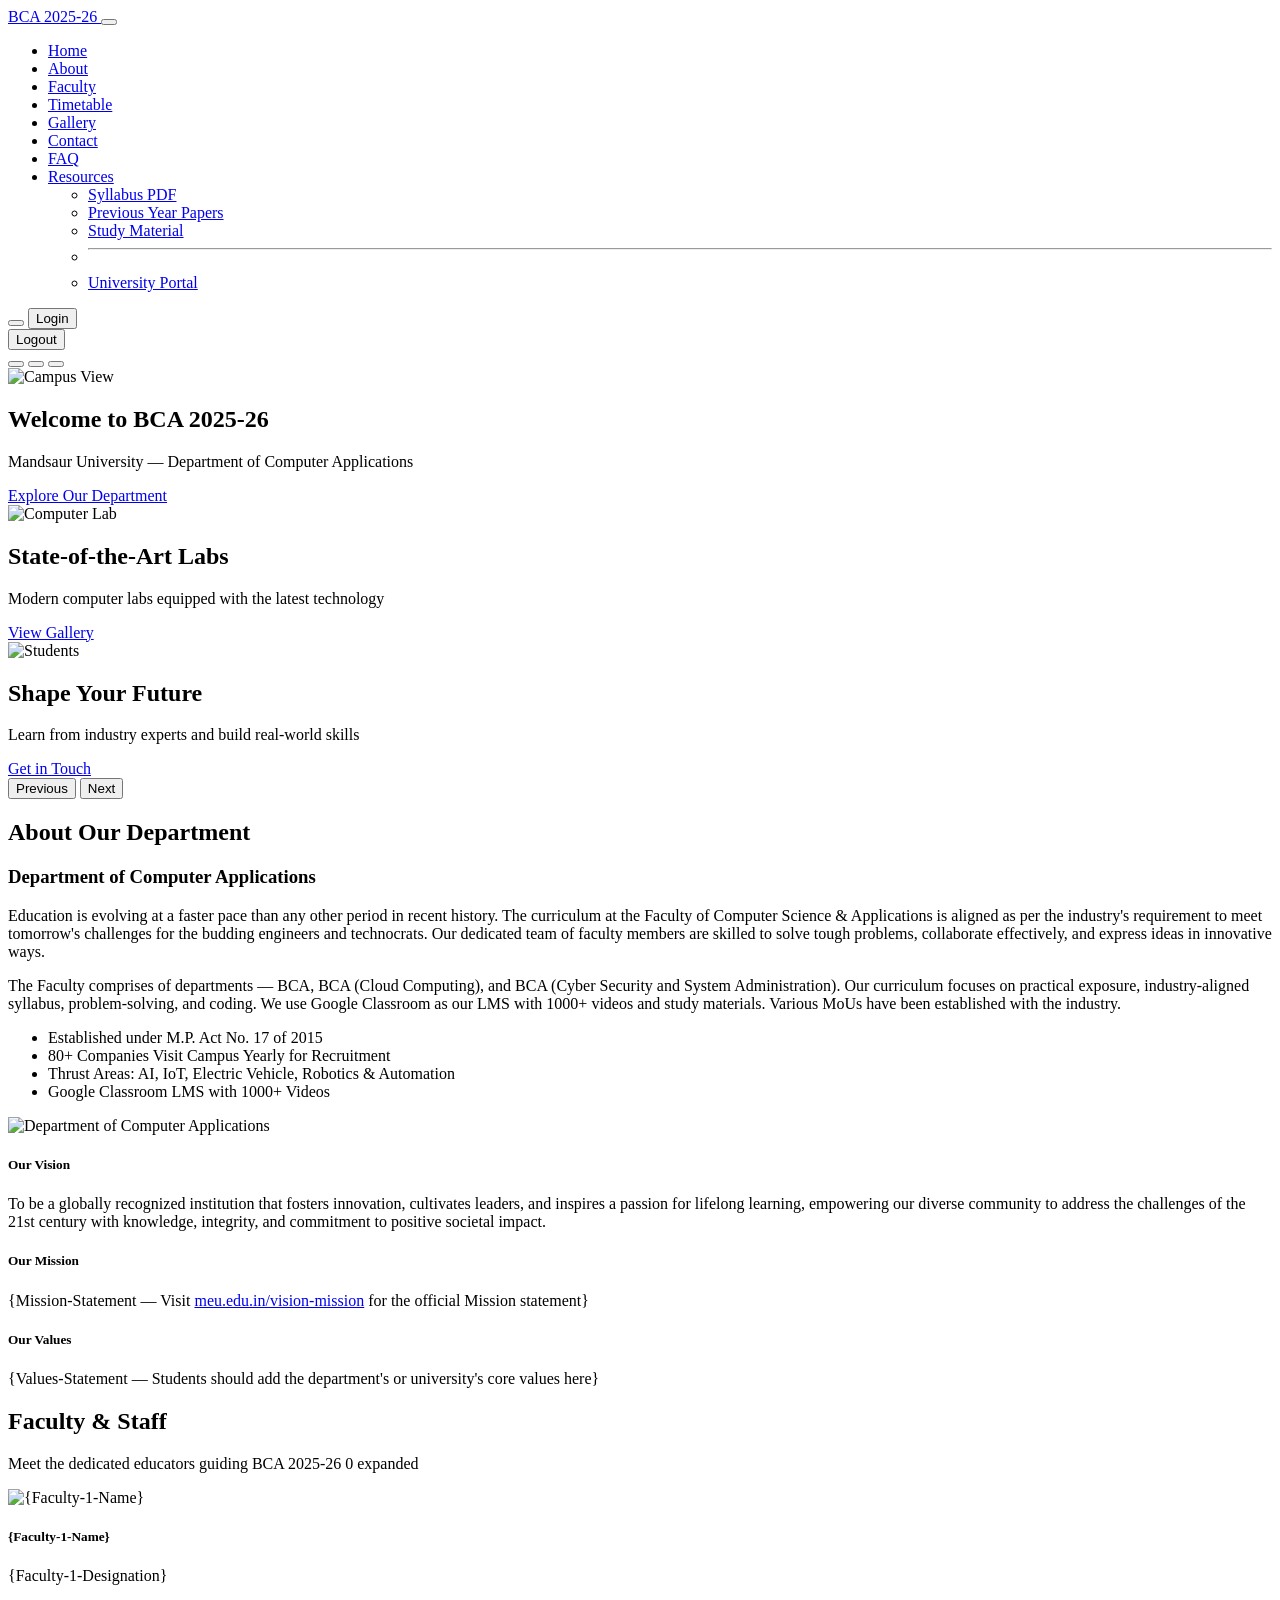
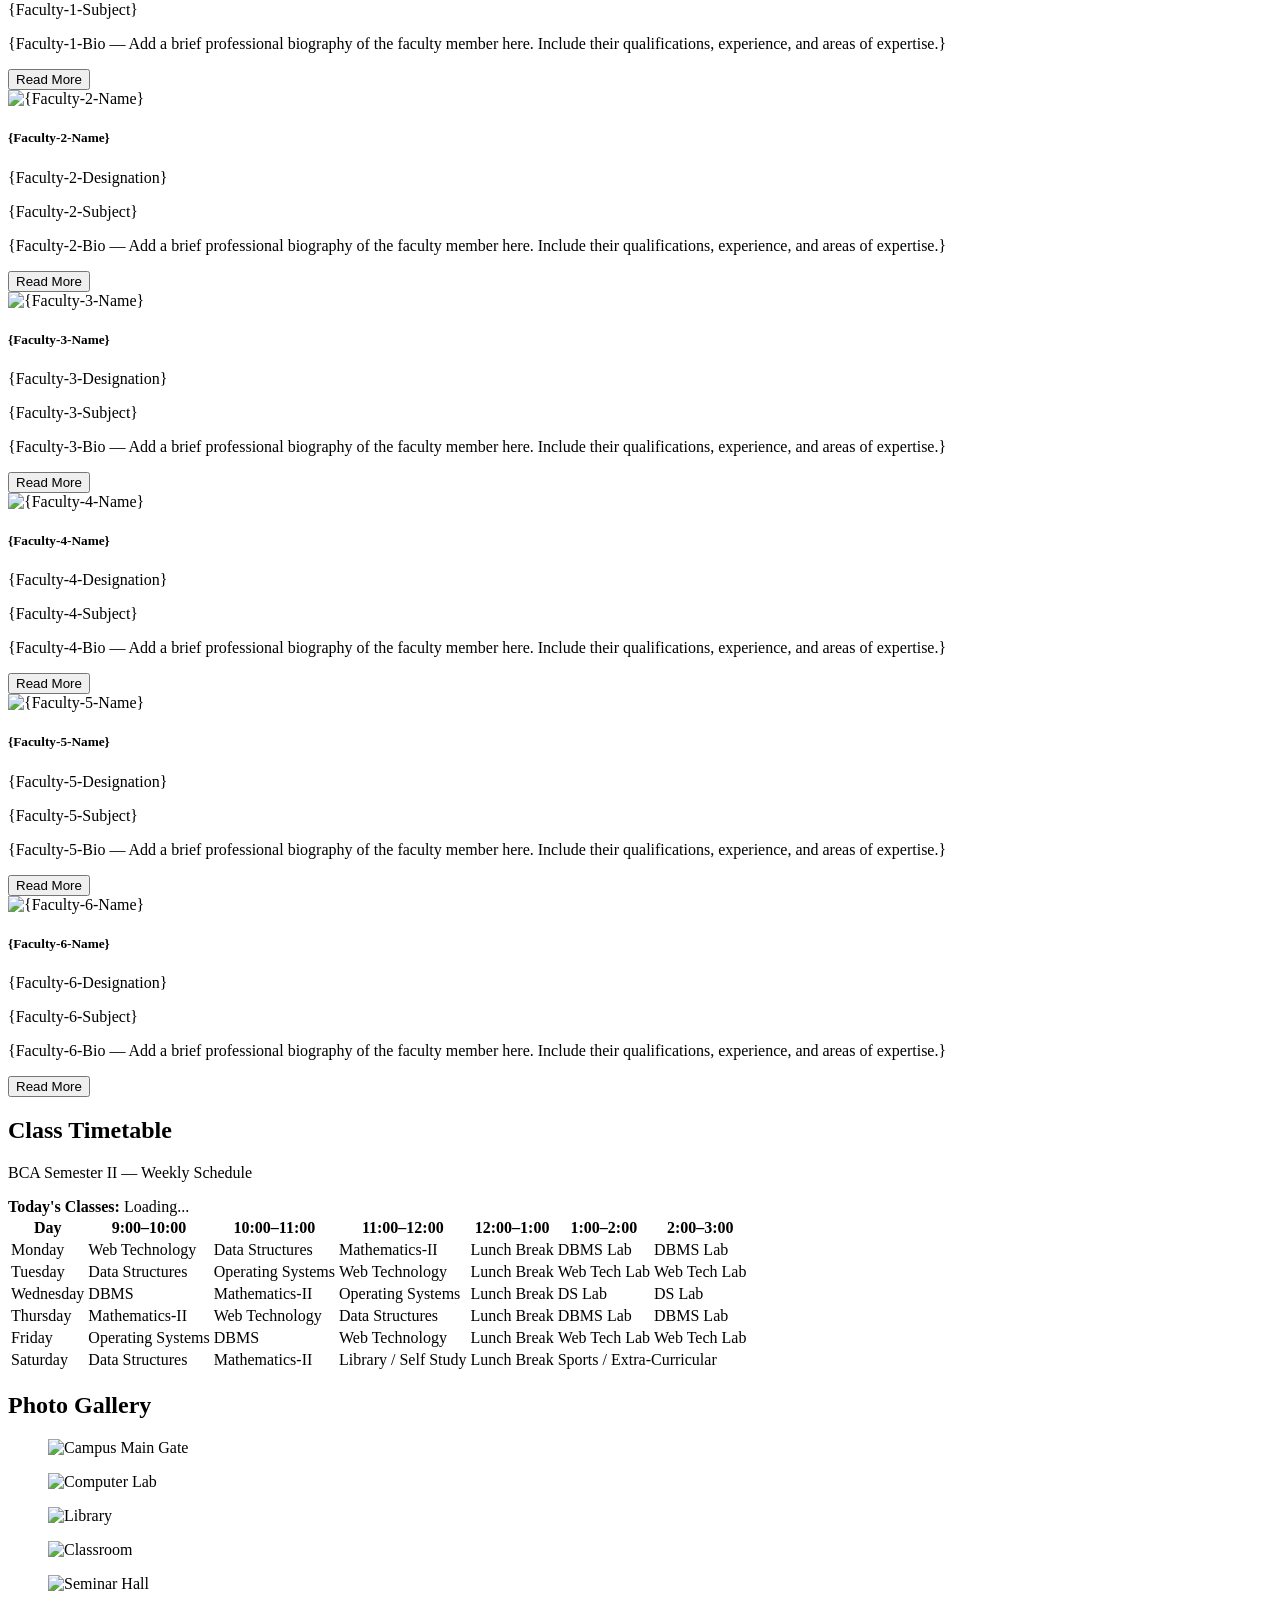
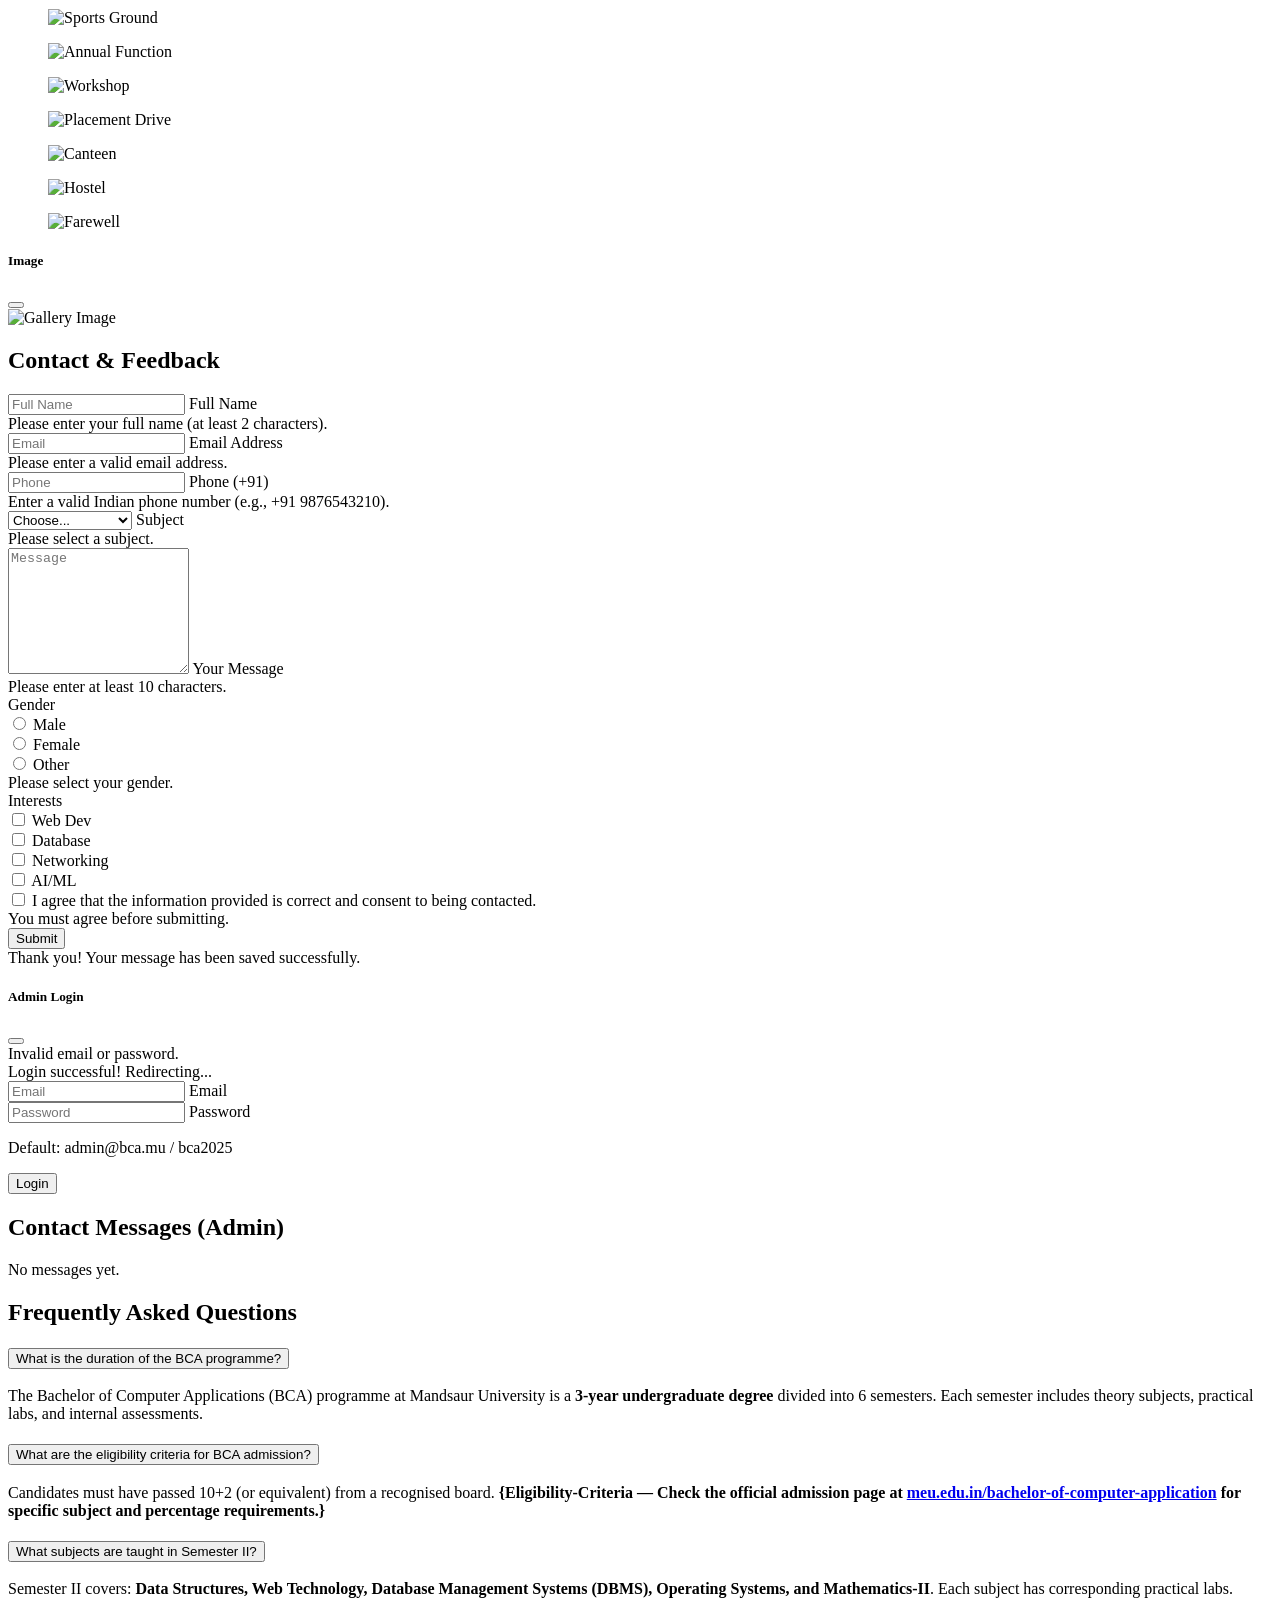
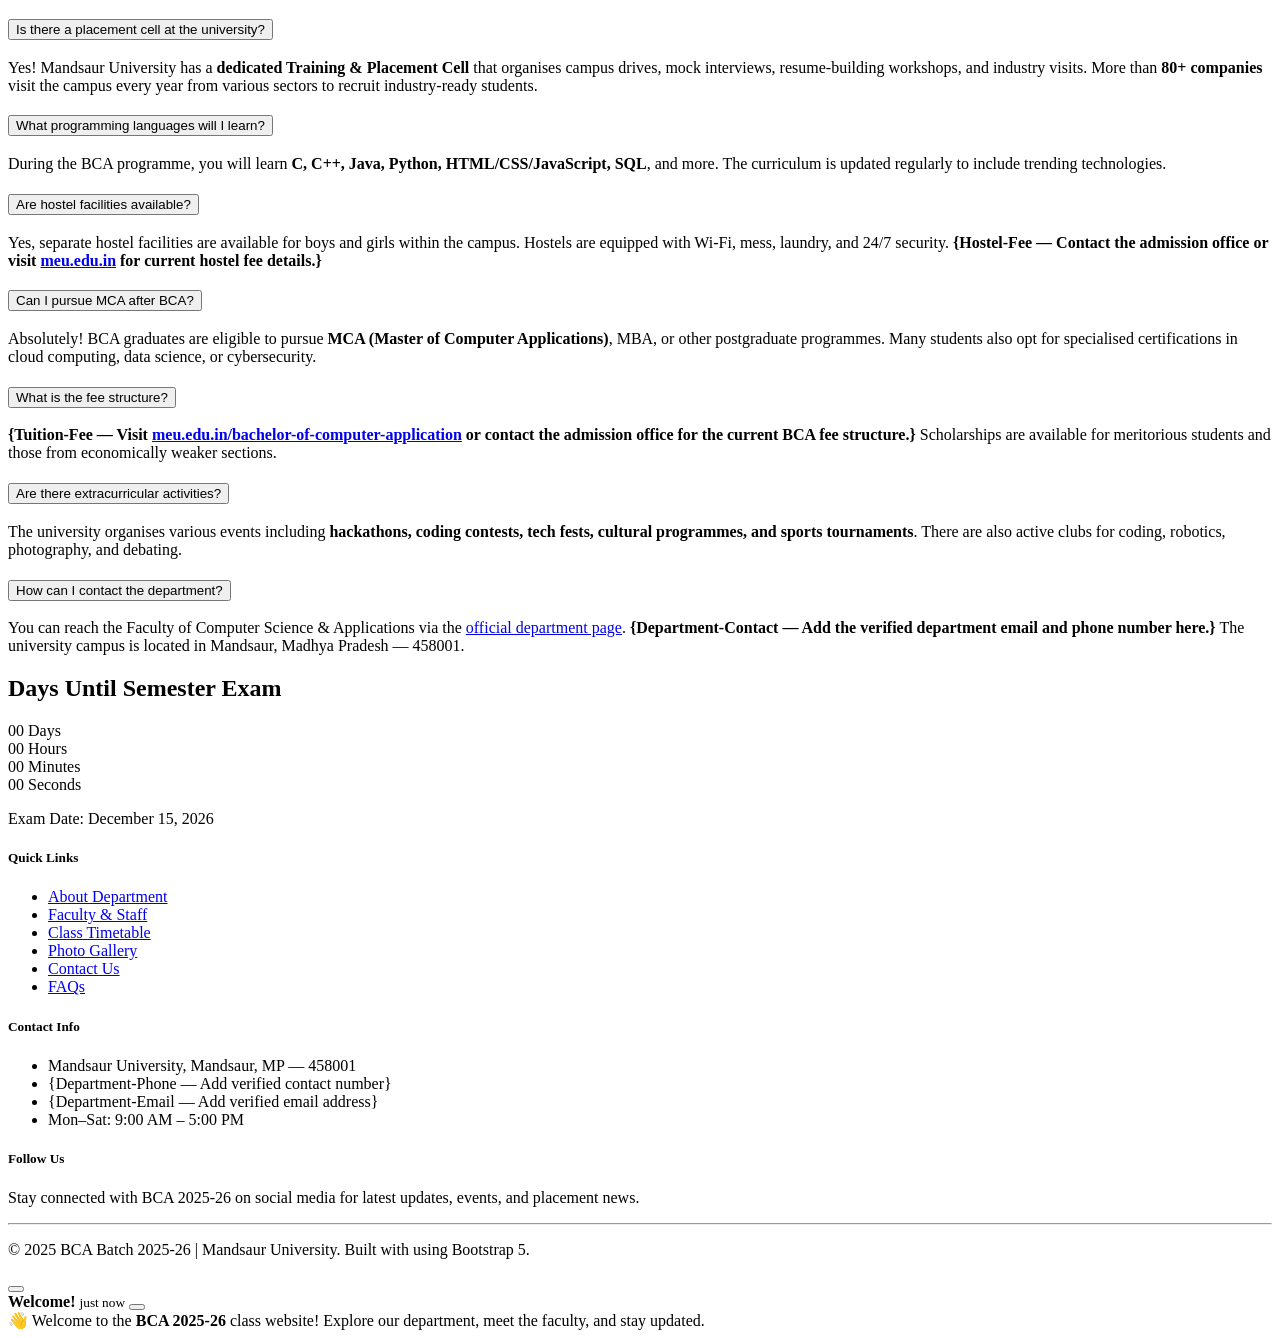
==== commit 9bf4caaa: "icons file add" ====
--- a/5-Crash-Course/website/index.html
+++ b/5-Crash-Course/website/index.html
@@ -18,10 +18,10 @@
   <link href="https://fonts.googleapis.com/css2?family=Open+Sans:wght@400;600&family=Poppins:wght@400;600;700&display=swap" rel="stylesheet">
 
   <!-- Bootstrap 5.3.2 CSS -->
-  <link href="https://cdn.jsdelivr.net/npm/bootstrap@5.3.2/dist/css/bootstrap.min.css" rel="stylesheet">
+  <link href="css/bootstrap.min.css" rel="stylesheet">
 
   <!-- Bootstrap Icons -->
-  <link href="https://cdn.jsdelivr.net/npm/bootstrap-icons@1.11.1/font/bootstrap-icons.css" rel="stylesheet">
+  <link href="css/bootstrap-icons.css" rel="stylesheet">
 
   <!-- Custom CSS (after Bootstrap) -->
   <link href="css/custom.css" rel="stylesheet">
